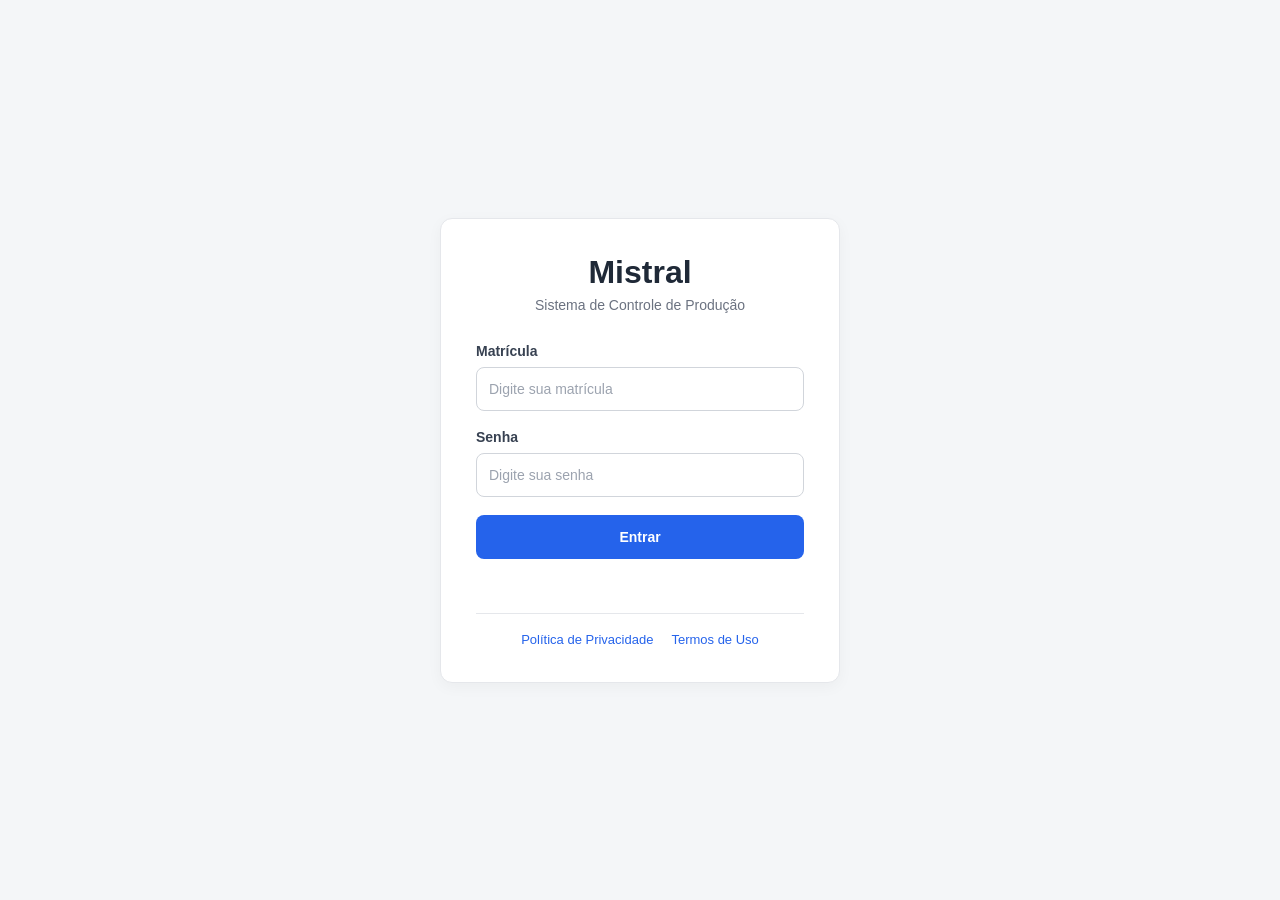
==== Front-end/html/index.html @ 5cb9f05c "envio do front end" ====
<!DOCTYPE html>
<html lang="pt-BR">
<head>
    <meta charset="UTF-8">
    <meta name="viewport" content="width=device-width, initial-scale=1.0">
    <title>Mistral - Início</title>

    <style>
        * {
            margin: 0;
            padding: 0;
            box-sizing: border-box;
        }

        body {
            font-family: Arial, sans-serif;
            background: #f4f6f8;
            color: #1f2937;
        }

        .cabecalho {
            background: #ffffff;
            border-bottom: 1px solid #e5e7eb;
            height: 70px;
            display: flex;
            align-items: center;
            justify-content: space-between;
            padding: 0 40px;
        }

        .logo {
            display: flex;
            align-items: center;
            gap: 12px;
        }

        .logo h1 {
            font-size: 26px;
        }

        .logo span {
            color: #6b7280;
            font-size: 14px;
        }

        .botao-sair {
            border: none;
            background: transparent;
            color: #374151;
            font-size: 14px;
            cursor: pointer;
        }

        .botao-sair:hover {
            color: #dc2626;
        }

        .conteudo {
            max-width: 1200px;
            margin: 0 auto;
            padding: 40px 20px;
        }

        .apresentacao {
            margin-bottom: 35px;
        }

        .apresentacao h2 {
            font-size: 28px;
            margin-bottom: 8px;
        }

        .apresentacao p {
            color: #6b7280;
            font-size: 15px;
        }

        .menu {
            display: grid;
            grid-template-columns: repeat(2, 1fr);
            gap: 20px;
        }

        .cartao {
            display: block;
            background: #ffffff;
            border: 1px solid #e5e7eb;
            border-radius: 12px;
            padding: 28px;
            cursor: pointer;
            transition: transform 0.2s, box-shadow 0.2s;
            text-decoration: none;
            color: #1f2937;
        }

        .cartao:hover {
            transform: translateY(-3px);
            box-shadow: 0 8px 20px rgba(0, 0, 0, 0.08);
        }

        .cartao h3 {
            margin-bottom: 10px;
            font-size: 20px;
        }

        .cartao p {
            color: #6b7280;
            line-height: 1.5;
            font-size: 14px;
        }

        @media (max-width: 700px) {
            .cabecalho {
                padding: 0 20px;
            }

            .menu {
                grid-template-columns: 1fr;
            }

            .conteudo {
                padding: 30px 20px;
            }
        }
    </style>
</head>

<body>

<header class="cabecalho">

    <div class="logo">
        <h1>Mistral</h1>
        <span>Sistema de Controle de Produção</span>
    </div>

    <button class="botao-sair" id="botaoSair">
        Sair
    </button>

</header>

<main class="conteudo">

    <section class="apresentacao">
        <h2>Início</h2>

        <p>
            Acompanhe e controle as informações relacionadas à produção da fábrica.
        </p>
    </section>

    <section class="menu">

        <div class="cartao">
            <h3>Funcionários</h3>

            <p>
                Cadastro e organização dos funcionários da fábrica.
            </p>
        </div>

        <a class="cartao" href="gerenciamento.html">
            <h3>Grupos e Metas</h3>

            <p>
                Gerenciamento dos grupos de produção e das metas estabelecidas.
            </p>
        </a>

        <div class="cartao">
            <h3>Produção</h3>

            <p>
                Registro e acompanhamento das quantidades produzidas.
            </p>
        </div>

        <div class="cartao">
            <h3>Consultas e Relatórios</h3>

            <p>
                Consulta dos resultados e acompanhamento do cumprimento das metas.
            </p>
        </div>

        <a class="cartao" href="feriados.html">
            <h3>Feriados</h3>

            <p>
                Consulta dos feriados para auxiliar no planejamento da produção.
            </p>
        </a>

    </section>

</main>

<script src="../js/index.js"></script>

<script>
    const botaoSair = document.getElementById("botaoSair");

    botaoSair.addEventListener("click", function () {
        localStorage.removeItem("token");
        window.location.replace("login.html");
    });
</script>

</body>
</html>
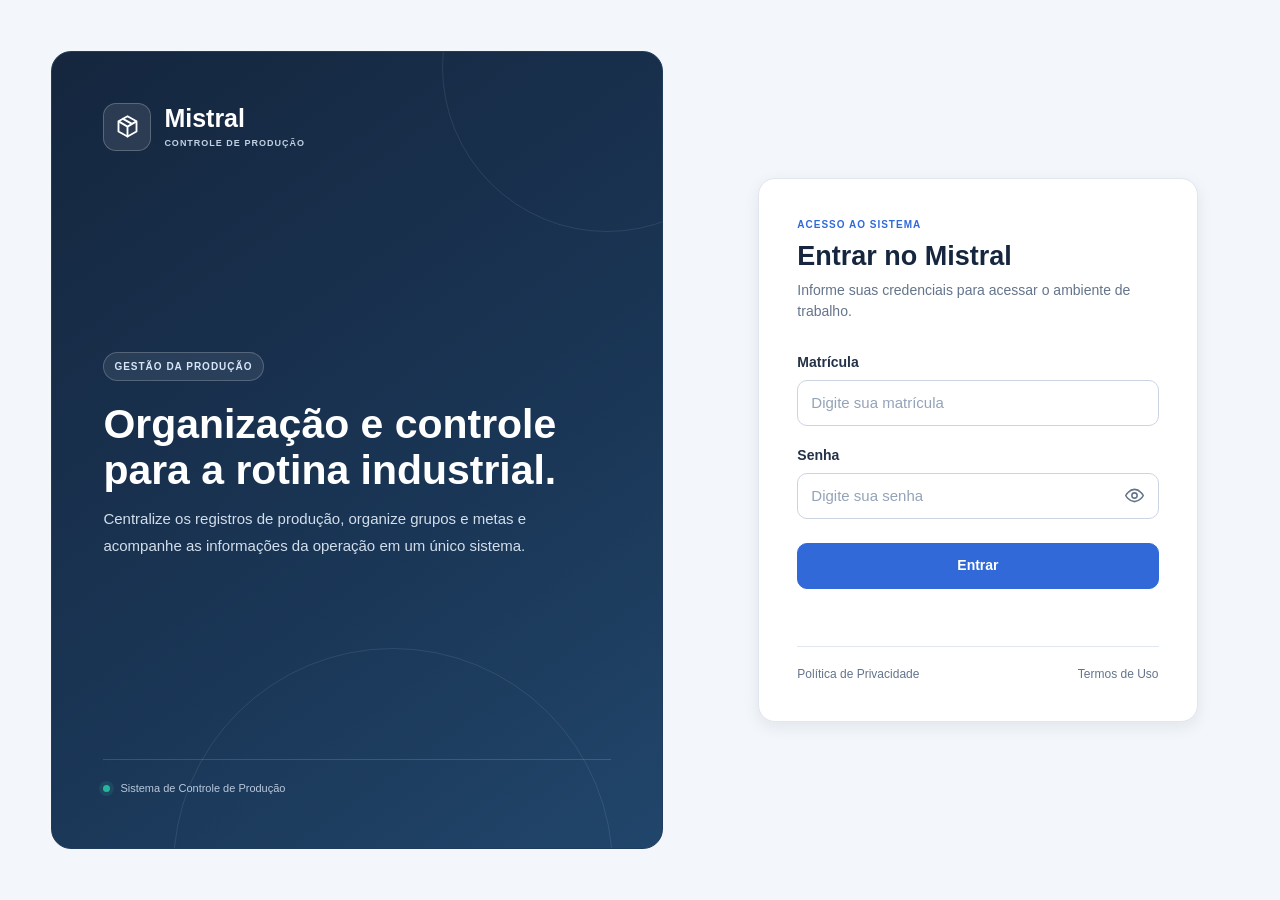
==== commit 39d914e1: "entrega 4 do dia 09/11" ====
--- a/Front-end/html/index.html
+++ b/Front-end/html/index.html
@@ -1,211 +1,166 @@
+
 <!DOCTYPE html>
 <html lang="pt-BR">
 <head>
     <meta charset="UTF-8">
     <meta name="viewport" content="width=device-width, initial-scale=1.0">
+    <meta name="theme-color" content="#15263E">
     <title>Mistral - Início</title>
 
-    <style>
-        * {
-            margin: 0;
-            padding: 0;
-            box-sizing: border-box;
-        }
-
-        body {
-            font-family: Arial, sans-serif;
-            background: #f4f6f8;
-            color: #1f2937;
-        }
-
-        .cabecalho {
-            background: #ffffff;
-            border-bottom: 1px solid #e5e7eb;
-            height: 70px;
-            display: flex;
-            align-items: center;
-            justify-content: space-between;
-            padding: 0 40px;
-        }
-
-        .logo {
-            display: flex;
-            align-items: center;
-            gap: 12px;
-        }
-
-        .logo h1 {
-            font-size: 26px;
-        }
-
-        .logo span {
-            color: #6b7280;
-            font-size: 14px;
-        }
-
-        .botao-sair {
-            border: none;
-            background: transparent;
-            color: #374151;
-            font-size: 14px;
-            cursor: pointer;
-        }
-
-        .botao-sair:hover {
-            color: #dc2626;
-        }
-
-        .conteudo {
-            max-width: 1200px;
-            margin: 0 auto;
-            padding: 40px 20px;
-        }
-
-        .apresentacao {
-            margin-bottom: 35px;
-        }
-
-        .apresentacao h2 {
-            font-size: 28px;
-            margin-bottom: 8px;
-        }
-
-        .apresentacao p {
-            color: #6b7280;
-            font-size: 15px;
-        }
-
-        .menu {
-            display: grid;
-            grid-template-columns: repeat(2, 1fr);
-            gap: 20px;
-        }
-
-        .cartao {
-            display: block;
-            background: #ffffff;
-            border: 1px solid #e5e7eb;
-            border-radius: 12px;
-            padding: 28px;
-            cursor: pointer;
-            transition: transform 0.2s, box-shadow 0.2s;
-            text-decoration: none;
-            color: #1f2937;
-        }
-
-        .cartao:hover {
-            transform: translateY(-3px);
-            box-shadow: 0 8px 20px rgba(0, 0, 0, 0.08);
-        }
-
-        .cartao h3 {
-            margin-bottom: 10px;
-            font-size: 20px;
-        }
-
-        .cartao p {
-            color: #6b7280;
-            line-height: 1.5;
-            font-size: 14px;
-        }
-
-        @media (max-width: 700px) {
-            .cabecalho {
-                padding: 0 20px;
-            }
-
-            .menu {
-                grid-template-columns: 1fr;
-            }
-
-            .conteudo {
-                padding: 30px 20px;
-            }
-        }
-    </style>
+    <link rel="stylesheet" href="../css/global.css">
+    <link rel="stylesheet" href="../css/layout.css">
+    <link rel="stylesheet" href="../css/componentes.css">
+    <link rel="stylesheet" href="../css/paginas.css">
 </head>
-
 <body>
-
-<header class="cabecalho">
-
-    <div class="logo">
-        <h1>Mistral</h1>
-        <span>Sistema de Controle de Produção</span>
-    </div>
-
-    <button class="botao-sair" id="botaoSair">
-        Sair
-    </button>
-
-</header>
-
-<main class="conteudo">
-
-    <section class="apresentacao">
-        <h2>Início</h2>
-
-        <p>
-            Acompanhe e controle as informações relacionadas à produção da fábrica.
-        </p>
-    </section>
-
-    <section class="menu">
-
-        <div class="cartao">
-            <h3>Funcionários</h3>
-
-            <p>
-                Cadastro e organização dos funcionários da fábrica.
-            </p>
+    <header class="cabecalho">
+        <div class="logo">
+            <h1>Mistral</h1>
+            <span>Sistema de Controle de Produção</span>
         </div>
 
-        <a class="cartao" href="gerenciamento.html">
-            <h3>Grupos e Metas</h3>
+        <button class="botao-sair" id="botaoSair" type="button">
+            Sair
+        </button>
+    </header>
 
-            <p>
-                Gerenciamento dos grupos de produção e das metas estabelecidas.
-            </p>
-        </a>
+    <main class="conteudo conteudo-inicio">
+        <section class="inicio-introducao" aria-labelledby="tituloInicio">
+            <div>
+                <span class="inicio-sobretitulo">AMBIENTE DE OPERAÇÃO</span>
+                <h2 id="tituloInicio">Bem-vindo ao Mistral</h2>
+                <p>Acesse as áreas do sistema para organizar e acompanhar as rotinas da fábrica.</p>
+            </div>
+        </section>
 
-        <div class="cartao">
-            <h3>Produção</h3>
+        <section class="inicio-destaque" aria-labelledby="tituloProducao">
+            <div class="inicio-destaque-conteudo">
+                <span class="inicio-etiqueta">OPERAÇÃO</span>
+                <h3 id="tituloProducao">Produção</h3>
+                <p>Registre a produção, informe peças defeituosas e consulte os registros realizados.</p>
 
-            <p>
-                Registro e acompanhamento das quantidades produzidas.
-            </p>
-        </div>
+                <a class="inicio-destaque-acao" href="producao.html">
+                    Acessar produção
+                    <svg viewBox="0 0 24 24" aria-hidden="true">
+                        <path d="M5 12h14M13 6l6 6-6 6" />
+                    </svg>
+                </a>
+            </div>
 
-        <div class="cartao">
-            <h3>Consultas e Relatórios</h3>
+            <div class="inicio-destaque-visual" aria-hidden="true">
+                <svg viewBox="0 0 360 220" role="presentation">
+                    <rect x="73" y="29" width="176" height="142" rx="12" transform="rotate(-8 73 29)" />
+                    <rect x="104" y="44" width="176" height="142" rx="12" transform="rotate(5 104 44)" />
+                    <path d="M145 83h91M139 108h111M134 133h72" />
+                    <circle cx="278" cy="52" r="24" />
+                    <path d="M267 52l8 8 15-17" />
+                </svg>
+            </div>
+        </section>
 
-            <p>
-                Consulta dos resultados e acompanhamento do cumprimento das metas.
-            </p>
-        </div>
+        <section class="inicio-secao" aria-labelledby="tituloGestao">
+            <div class="inicio-secao-cabecalho">
+                <div>
+                    <span class="inicio-sobretitulo">GESTÃO</span>
+                    <h3 id="tituloGestao">Organização e planejamento</h3>
+                </div>
+                <p>Cadastros e configurações que dão suporte à operação.</p>
+            </div>
 
-        <a class="cartao" href="feriados.html">
-            <h3>Feriados</h3>
+            <div class="inicio-grade-gestao">
+                <a class="inicio-atalho inicio-atalho-funcionarios" href="funcionarios.html">
+                    <span class="inicio-atalho-icone" aria-hidden="true">
+                        <svg viewBox="0 0 24 24">
+                            <circle cx="9" cy="8" r="3.2" />
+                            <path d="M3.5 19v-1.2a5.5 5.5 0 0 1 11 0V19zM16 5.2a3.2 3.2 0 0 1 0 6.2M17 14a4.7 4.7 0 0 1 3.5 4.5V19h-3" />
+                        </svg>
+                    </span>
 
-            <p>
-                Consulta dos feriados para auxiliar no planejamento da produção.
-            </p>
-        </a>
+                    <span class="inicio-atalho-texto">
+                        <strong>Funcionários</strong>
+                        <small>Cadastros, dados pessoais e vínculos com grupos.</small>
+                    </span>
 
-    </section>
+                    <span class="inicio-atalho-seta" aria-hidden="true">↗</span>
+                </a>
 
-</main>
+                <a class="inicio-atalho inicio-atalho-gerenciamento" href="gerenciamento.html">
+                    <span class="inicio-atalho-icone" aria-hidden="true">
+                        <svg viewBox="0 0 24 24">
+                            <rect x="3.5" y="4" width="7" height="7" rx="1.5" />
+                            <rect x="13.5" y="4" width="7" height="7" rx="1.5" />
+                            <rect x="3.5" y="14" width="7" height="7" rx="1.5" />
+                            <path d="M15 17.5h5M17.5 15v5" />
+                        </svg>
+                    </span>
 
-<script src="../js/index.js"></script>
+                    <span class="inicio-atalho-texto">
+                        <strong>Grupos e Metas</strong>
+                        <small>Grupos de produção, produtos e metas estabelecidas.</small>
+                    </span>
 
-<script>
-    const botaoSair = document.getElementById("botaoSair");
+                    <span class="inicio-atalho-seta" aria-hidden="true">↗</span>
+                </a>
+            </div>
+        </section>
 
-    botaoSair.addEventListener("click", function () {
-        localStorage.removeItem("token");
-        window.location.replace("login.html");
-    });
-</script>
+        <section class="inicio-secao inicio-secao-consultas" aria-labelledby="tituloConsultas">
+            <div class="inicio-secao-cabecalho">
+                <div>
+                    <span class="inicio-sobretitulo">CONSULTAS</span>
+                    <h3 id="tituloConsultas">Acompanhamento e informações</h3>
+                </div>
+            </div>
 
+            <div class="inicio-grade-consultas">
+                <a class="inicio-consulta-relatorios" href="relatorios.html">
+                    <span class="inicio-consulta-icone" aria-hidden="true">
+                        <svg viewBox="0 0 24 24">
+                            <path d="M4 19.5h16M6.5 16V10M12 16V5M17.5 16v-3.5" />
+                            <path d="M4.5 7.5l5-3 4.5 2 5.5-3" />
+                        </svg>
+                    </span>
+
+                    <span class="inicio-consulta-texto">
+                        <strong>Relatórios de produção</strong>
+                        <small>Consulte quantidades produzidas, defeitos, metas e detalhamentos por período.</small>
+                    </span>
+
+                    <span class="inicio-consulta-acao">
+                        Consultar relatórios
+                        <span aria-hidden="true">→</span>
+                    </span>
+                </a>
+
+                <a class="inicio-consulta-feriados" href="feriados.html">
+                    <span class="inicio-feriados-icone" aria-hidden="true">
+                        <svg viewBox="0 0 24 24">
+                            <rect x="3.5" y="5" width="17" height="15" rx="2" />
+                            <path d="M7.5 3v4M16.5 3v4M3.5 9.5h17M8 13h2M14 13h2M8 16.5h2" />
+                        </svg>
+                    </span>
+
+                    <strong>Feriados</strong>
+                    <small>Consulte os feriados para apoiar o planejamento da produção.</small>
+
+                    <span class="inicio-link-secundario">
+                        Consultar calendário
+                        <span aria-hidden="true">→</span>
+                    </span>
+                </a>
+            </div>
+        </section>
+    </main>
+
+    <script src="../js/index.js"></script>
+
+    <script>
+        document.getElementById("botaoSair").addEventListener("click", function () {
+            localStorage.removeItem("token");
+            window.location.replace("login.html");
+        });
+    </script>
+
+    <script src="../js/layout.js"></script>
 </body>
-</html>+</html>
--- a/Front-end/css/global.css
+++ b/Front-end/css/global.css
@@ -0,0 +1,145 @@
+
+:root {
+    --cor-marinho: #15263E;
+    --cor-azul: #3169D9;
+    --cor-azul-hover: #2557BD;
+    --cor-verde-azulado: #0F8B78;
+
+    --cor-fundo: #F3F6FA;
+    --cor-superficie: #FFFFFF;
+    --cor-superficie-suave: #F8FAFD;
+
+    --cor-texto: #243247;
+    --cor-texto-secundario: #64748B;
+    --cor-texto-suave: #94A3B8;
+
+    --cor-borda: #E1E7EF;
+    --cor-borda-forte: #CBD5E1;
+
+    --cor-sucesso: #16836F;
+    --cor-sucesso-fundo: #E9F7F2;
+    --cor-erro: #C43D45;
+    --cor-erro-fundo: #FDEEEF;
+    --cor-aviso: #A96F18;
+    --cor-aviso-fundo: #FFF7E8;
+    --cor-info: #3169D9;
+    --cor-info-fundo: #EDF3FF;
+
+    --sombra-leve: 0 1px 3px rgba(21, 38, 62, 0.06);
+    --sombra-media: 0 5px 16px rgba(21, 38, 62, 0.08);
+    --sombra-elevada: 0 14px 34px rgba(21, 38, 62, 0.14);
+
+    --raio-pequeno: 6px;
+    --raio-padrao: 10px;
+    --raio-grande: 14px;
+    --raio-extra: 18px;
+
+    --espaco-1: 4px;
+    --espaco-2: 8px;
+    --espaco-3: 12px;
+    --espaco-4: 16px;
+    --espaco-5: 20px;
+    --espaco-6: 24px;
+    --espaco-7: 32px;
+    --espaco-8: 40px;
+
+    --fonte-principal: "Segoe UI", Arial, Helvetica, sans-serif;
+    --texto-pequeno: 12px;
+    --texto-secundario: 14px;
+    --texto-base: 15px;
+    --texto-subtitulo: 18px;
+    --texto-titulo: 24px;
+    --texto-destaque: 30px;
+
+    --largura-menu: 256px;
+    --altura-cabecalho: 76px;
+    --largura-conteudo: 1440px;
+
+    --transicao-padrao: 180ms ease;
+}
+
+*,
+*::before,
+*::after {
+    box-sizing: border-box;
+}
+
+html {
+    min-height: 100%;
+    scroll-behavior: smooth;
+}
+
+body {
+    min-height: 100vh;
+    margin: 0;
+    color: var(--cor-texto);
+    background: var(--cor-fundo);
+    font-family: var(--fonte-principal);
+    font-size: var(--texto-base);
+    line-height: 1.5;
+}
+
+button,
+input,
+select,
+textarea {
+    font: inherit;
+}
+
+button {
+    cursor: pointer;
+}
+
+button:disabled,
+input:disabled,
+select:disabled,
+textarea:disabled {
+    cursor: not-allowed;
+    opacity: 0.62;
+}
+
+a {
+    color: var(--cor-azul);
+    text-decoration: none;
+}
+
+a:hover {
+    color: var(--cor-azul-hover);
+}
+
+img,
+svg {
+    max-width: 100%;
+}
+
+[hidden] {
+    display: none !important;
+}
+
+.texto-acessivel {
+    position: absolute !important;
+    width: 1px !important;
+    height: 1px !important;
+    padding: 0 !important;
+    margin: -1px !important;
+    overflow: hidden !important;
+    clip: rect(0, 0, 0, 0) !important;
+    white-space: nowrap !important;
+    border: 0 !important;
+}
+
+:focus-visible {
+    outline: 3px solid rgba(49, 105, 217, 0.35);
+    outline-offset: 2px;
+}
+
+@media (prefers-reduced-motion: reduce) {
+    *,
+    *::before,
+    *::after {
+        scroll-behavior: auto !important;
+        transition-duration: 0.01ms !important;
+        animation-duration: 0.01ms !important;
+        animation-iteration-count: 1 !important;
+    }
+}
--- a/Front-end/css/layout.css
+++ b/Front-end/css/layout.css
@@ -0,0 +1,297 @@
+
+.mistral-app .app-layout {
+    min-height: 100vh;
+}
+
+.mistral-app .menu-lateral {
+    position: fixed;
+    z-index: 100;
+    inset: 0 auto 0 0;
+    display: flex;
+    flex-direction: column;
+    width: var(--largura-menu);
+    min-height: 100vh;
+    padding: 24px 16px 18px;
+    color: #FFFFFF;
+    background: var(--cor-marinho);
+}
+
+.mistral-app .menu-marca {
+    display: flex;
+    flex-direction: column;
+    gap: 2px;
+    padding: 2px 12px 22px;
+    border-bottom: 1px solid rgba(255, 255, 255, 0.13);
+}
+
+.mistral-app .menu-marca strong {
+    color: #FFFFFF;
+    font-size: 26px;
+    font-weight: 700;
+}
+
+.mistral-app .menu-marca span {
+    color: #AFC0D6;
+    font-size: 10px;
+    font-weight: 600;
+    letter-spacing: 1px;
+}
+
+.mistral-app .menu-navegacao {
+    display: flex;
+    flex-direction: column;
+    gap: 5px;
+    margin-top: 22px;
+}
+
+.mistral-app .menu-grupo-titulo {
+    margin: 18px 12px 6px;
+    color: #91A5C0;
+    font-size: 10px;
+    font-weight: 700;
+    letter-spacing: 1px;
+    text-transform: uppercase;
+}
+
+.mistral-app .menu-link {
+    position: relative;
+    display: flex;
+    align-items: center;
+    min-height: 44px;
+    padding: 10px 13px;
+    border-radius: var(--raio-padrao);
+    color: #D8E2EF;
+    font-size: var(--texto-secundario);
+    font-weight: 500;
+    transition: background var(--transicao-padrao), color var(--transicao-padrao);
+}
+
+.mistral-app .menu-link:hover {
+    color: #FFFFFF;
+    background: rgba(255, 255, 255, 0.09);
+}
+
+.mistral-app .menu-link.ativo {
+    color: #FFFFFF;
+    background: var(--cor-azul);
+    font-weight: 600;
+}
+
+.mistral-app .menu-link.ativo::before {
+    position: absolute;
+    top: 10px;
+    bottom: 10px;
+    left: 0;
+    width: 3px;
+    border-radius: 0 3px 3px 0;
+    background: #FFFFFF;
+    content: "";
+}
+
+.mistral-app .menu-rodape {
+    margin-top: auto;
+    padding: 16px 12px 0;
+    border-top: 1px solid rgba(255, 255, 255, 0.13);
+    color: #AFC0D6;
+    font-size: var(--texto-pequeno);
+}
+
+.mistral-app .app-principal {
+    min-width: 0;
+    min-height: 100vh;
+    margin-left: var(--largura-menu);
+}
+
+.mistral-app .cabecalho-global {
+    position: sticky;
+    z-index: 50;
+    top: 0;
+    display: flex;
+    align-items: center;
+    justify-content: space-between;
+    gap: 20px;
+    min-height: var(--altura-cabecalho);
+    padding: 12px 32px;
+    border-bottom: 1px solid var(--cor-borda);
+    background: rgba(255, 255, 255, 0.97);
+    box-shadow: var(--sombra-leve);
+    backdrop-filter: blur(10px);
+}
+
+.mistral-app .cabecalho-esquerda {
+    display: flex;
+    align-items: center;
+    gap: 12px;
+    min-width: 0;
+}
+
+.mistral-app .cabecalho-pagina-info h1 {
+    margin: 0;
+    color: var(--cor-marinho);
+    font-size: 19px;
+    font-weight: 700;
+}
+
+.mistral-app .cabecalho-pagina-info p {
+    margin: 2px 0 0;
+    color: var(--cor-texto-secundario);
+    font-size: var(--texto-pequeno);
+}
+
+.mistral-app .acoes-cabecalho {
+    display: flex;
+    align-items: center;
+    gap: 12px;
+}
+
+.mistral-app .identificacao-perfil {
+    color: var(--cor-texto-secundario);
+    font-size: var(--texto-pequeno);
+}
+
+.mistral-app .botao-menu-mobile,
+.mistral-app .menu-fundo {
+    display: none;
+}
+
+.mistral-app .conteudo {
+    width: 100%;
+    max-width: var(--largura-conteudo);
+    margin: 0 auto;
+    padding: 32px;
+}
+
+.mistral-publico .cabecalho-publico {
+    display: flex;
+    align-items: center;
+    justify-content: space-between;
+    min-height: 76px;
+    padding: 14px 24px;
+    border-bottom: 1px solid var(--cor-borda);
+    background: #FFFFFF;
+}
+
+.mistral-publico .cabecalho-publico h1 {
+    margin: 0;
+    color: var(--cor-marinho);
+    font-size: 25px;
+}
+
+.mistral-publico .cabecalho-publico p {
+    margin: 2px 0 0;
+    color: var(--cor-texto-secundario);
+    font-size: var(--texto-pequeno);
+}
+
+.mistral-publico .conteudo {
+    width: min(100% - 40px, 1040px);
+    margin: 32px auto;
+    padding: 0;
+}
+
+.mistral-publico .botao-secundario {
+    display: inline-flex;
+    align-items: center;
+    justify-content: center;
+    min-height: 38px;
+    padding: 8px 14px;
+    border: 1px solid var(--cor-borda-forte);
+    border-radius: var(--raio-padrao);
+    color: var(--cor-texto);
+    background: #FFFFFF;
+    font-size: var(--texto-secundario);
+    font-weight: 600;
+}
+
+.mistral-publico .botao-secundario:hover {
+    border-color: var(--cor-azul);
+    color: var(--cor-azul);
+}
+
+@media (max-width: 980px) {
+    :root {
+        --largura-menu: 232px;
+    }
+
+    .mistral-app .conteudo {
+        padding: 26px 22px;
+    }
+}
+
+@media (max-width: 760px) {
+    .mistral-app .menu-lateral {
+        z-index: 120;
+        transform: translateX(-100%);
+        transition: transform var(--transicao-padrao);
+    }
+
+    .mistral-app.menu-aberto .menu-lateral {
+        transform: translateX(0);
+    }
+
+    .mistral-app .menu-fundo {
+        position: fixed;
+        z-index: 110;
+        inset: 0;
+        display: block;
+        border: 0;
+        background: rgba(12, 24, 40, 0.48);
+        opacity: 0;
+        pointer-events: none;
+        transition: opacity var(--transicao-padrao);
+    }
+
+    .mistral-app.menu-aberto .menu-fundo {
+        opacity: 1;
+        pointer-events: auto;
+    }
+
+    .mistral-app .app-principal {
+        margin-left: 0;
+    }
+
+    .mistral-app .cabecalho-global {
+        min-height: 68px;
+        padding: 12px 18px;
+    }
+
+    .mistral-app .botao-menu-mobile {
+        display: inline-flex;
+        align-items: center;
+        justify-content: center;
+        width: 40px;
+        height: 40px;
+        padding: 0;
+        border: 1px solid var(--cor-borda);
+        border-radius: var(--raio-padrao);
+        color: var(--cor-marinho);
+        background: #FFFFFF;
+        font-size: 21px;
+    }
+
+    .mistral-app .conteudo {
+        padding: 22px 16px;
+    }
+}
+
+@media (max-width: 480px) {
+    .mistral-app .cabecalho-global {
+        padding: 12px;
+    }
+
+    .mistral-app .cabecalho-pagina-info h1 {
+        font-size: 16px;
+    }
+
+    .mistral-app .identificacao-perfil {
+        display: none;
+    }
+
+    .mistral-app .conteudo {
+        padding: 18px 12px;
+    }
+
+    .mistral-publico .cabecalho-publico {
+        padding: 14px 20px;
+    }
+}
--- a/Front-end/css/componentes.css
+++ b/Front-end/css/componentes.css
@@ -0,0 +1,497 @@
+
+.mistral-app h1,
+.mistral-app h2,
+.mistral-app h3,
+.mistral-app h4,
+.mistral-publico h1,
+.mistral-publico h2,
+.mistral-publico h3,
+.mistral-publico h4 {
+    color: var(--cor-marinho);
+    line-height: 1.3;
+}
+
+.mistral-app .introducao,
+.mistral-app .cabecalho-pagina,
+.mistral-app .apresentacao {
+    margin-bottom: 26px;
+}
+
+.mistral-app .introducao h2,
+.mistral-app .cabecalho-pagina h2,
+.mistral-app .apresentacao h2 {
+    margin: 0 0 7px;
+    font-size: 26px;
+}
+
+.mistral-app .introducao p,
+.mistral-app .cabecalho-pagina p,
+.mistral-app .apresentacao p,
+.mistral-app .descricao {
+    margin-top: 0;
+    color: var(--cor-texto-secundario);
+    line-height: 1.6;
+}
+
+.mistral-app .cartao,
+.mistral-publico .cartao {
+    min-width: 0;
+    margin-bottom: 22px;
+    padding: 24px;
+    border: 1px solid var(--cor-borda);
+    border-radius: var(--raio-grande);
+    background: var(--cor-superficie);
+    box-shadow: var(--sombra-leve);
+}
+
+.mistral-app .cartao h3,
+.mistral-app .cartao h4 {
+    margin-top: 0;
+}
+
+.mistral-app .campo {
+    display: flex;
+    flex-direction: column;
+    gap: 7px;
+    min-width: 0;
+    margin-bottom: 17px;
+}
+
+.mistral-app .campo label {
+    color: var(--cor-texto);
+    font-size: var(--texto-secundario);
+    font-weight: 600;
+}
+
+.mistral-app .campo input,
+.mistral-app .campo select,
+.mistral-app .campo textarea {
+    width: 100%;
+    min-width: 0;
+    min-height: 42px;
+    padding: 9px 12px;
+    border: 1px solid var(--cor-borda-forte);
+    border-radius: var(--raio-padrao);
+    color: var(--cor-texto);
+    background: #FFFFFF;
+    transition: border-color var(--transicao-padrao), box-shadow var(--transicao-padrao);
+}
+
+.mistral-app .campo textarea {
+    min-height: 100px;
+    resize: vertical;
+}
+
+.mistral-app .campo input:focus,
+.mistral-app .campo select:focus,
+.mistral-app .campo textarea:focus {
+    border-color: var(--cor-azul);
+    outline: 0;
+    box-shadow: 0 0 0 3px rgba(49, 105, 217, 0.12);
+}
+
+.mistral-app .campo input:disabled,
+.mistral-app .campo select:disabled,
+.mistral-app .campo textarea:disabled {
+    background: var(--cor-superficie-suave);
+}
+
+.mistral-app .campos,
+.mistral-app .filtros {
+    display: grid;
+    grid-template-columns: repeat(2, minmax(0, 1fr));
+    gap: 4px 20px;
+}
+
+.mistral-app .campos > *,
+.mistral-app .filtros > * {
+    min-width: 0;
+}
+
+.mistral-app .botao,
+.mistral-app button.botao,
+.mistral-app form button[type="submit"] {
+    display: inline-flex;
+    align-items: center;
+    justify-content: center;
+    gap: 8px;
+    min-height: 42px;
+    padding: 9px 17px;
+    border: 1px solid var(--cor-azul);
+    border-radius: var(--raio-padrao);
+    color: #FFFFFF;
+    background: var(--cor-azul);
+    font-size: var(--texto-secundario);
+    font-weight: 600;
+    transition: background var(--transicao-padrao), border-color var(--transicao-padrao), transform var(--transicao-padrao);
+}
+
+.mistral-app .botao:hover:not(:disabled),
+.mistral-app button.botao:hover:not(:disabled),
+.mistral-app form button[type="submit"]:hover:not(:disabled) {
+    border-color: var(--cor-azul-hover);
+    background: var(--cor-azul-hover);
+}
+
+.mistral-app .botao:active:not(:disabled) {
+    transform: translateY(1px);
+}
+
+.mistral-app .botao-secundario,
+.mistral-app button.botao-secundario {
+    display: inline-flex;
+    align-items: center;
+    justify-content: center;
+    gap: 8px;
+    min-height: 40px;
+    padding: 8px 15px;
+    border: 1px solid var(--cor-borda-forte);
+    border-radius: var(--raio-padrao);
+    color: var(--cor-texto);
+    background: #FFFFFF;
+    font-size: var(--texto-secundario);
+    font-weight: 600;
+    transition: border-color var(--transicao-padrao), background var(--transicao-padrao), color var(--transicao-padrao);
+}
+
+.mistral-app .botao-secundario:hover:not(:disabled),
+.mistral-app button.botao-secundario:hover:not(:disabled) {
+    border-color: var(--cor-azul);
+    color: var(--cor-azul);
+    background: var(--cor-superficie-suave);
+}
+
+.mistral-app .botao-sair {
+    min-height: 38px;
+    padding: 7px 13px;
+    border: 1px solid var(--cor-borda);
+    border-radius: var(--raio-padrao);
+    color: var(--cor-texto-secundario);
+    background: #FFFFFF;
+    font-size: var(--texto-secundario);
+    font-weight: 600;
+}
+
+.mistral-app .botao-sair:hover {
+    border-color: #F4C9CC;
+    color: var(--cor-erro);
+    background: var(--cor-erro-fundo);
+}
+
+.mistral-app #botaoAtualizar {
+    display: inline-flex;
+    align-items: center;
+    justify-content: center;
+    min-height: 40px;
+    padding: 8px 15px;
+    border: 1px solid var(--cor-borda-forte);
+    border-radius: var(--raio-padrao);
+    color: var(--cor-texto);
+    background: #FFFFFF;
+    font-size: var(--texto-secundario);
+    font-weight: 600;
+}
+
+.mistral-app #botaoAtualizar:hover:not(:disabled) {
+    border-color: var(--cor-azul);
+    color: var(--cor-azul);
+    background: var(--cor-superficie-suave);
+}
+
+.mistral-app #mensagem:not(.mensagem) {
+    margin-top: 12px;
+    padding: 11px 14px;
+    border-radius: var(--raio-padrao);
+    color: var(--cor-texto-secundario);
+    background: var(--cor-superficie-suave);
+    font-size: var(--texto-secundario);
+}
+
+.mistral-app .tabela-container {
+    width: 100%;
+    overflow-x: auto;
+    border: 1px solid var(--cor-borda);
+    border-radius: var(--raio-padrao);
+    background: #FFFFFF;
+}
+
+.mistral-app table {
+    width: 100%;
+    border-collapse: collapse;
+    border-spacing: 0;
+    font-size: var(--texto-secundario);
+}
+
+.mistral-app thead {
+    background: #F1F5FA;
+}
+
+.mistral-app th {
+    padding: 13px 14px;
+    border-bottom: 1px solid var(--cor-borda);
+    color: var(--cor-marinho);
+    font-size: var(--texto-pequeno);
+    font-weight: 700;
+    text-align: left;
+    white-space: nowrap;
+}
+
+.mistral-app td {
+    padding: 13px 14px;
+    border-bottom: 1px solid #EDF0F5;
+    color: var(--cor-texto);
+    vertical-align: middle;
+}
+
+.mistral-app tbody tr:hover {
+    background: #F7F9FC;
+}
+
+.mistral-app tbody tr:last-child td {
+    border-bottom: 0;
+}
+
+.mistral-app .resumos {
+    display: grid;
+    grid-template-columns: repeat(3, minmax(0, 1fr));
+    gap: 16px;
+    margin-bottom: 24px;
+}
+
+.mistral-app .resumo {
+    display: flex;
+    flex-direction: column;
+    gap: 7px;
+    min-width: 0;
+    padding: 19px;
+    border: 1px solid var(--cor-borda);
+    border-radius: var(--raio-grande);
+    background: #FFFFFF;
+    box-shadow: var(--sombra-leve);
+}
+
+.mistral-app .resumo span {
+    color: var(--cor-texto-secundario);
+    font-size: var(--texto-secundario);
+}
+
+.mistral-app .resumo strong {
+    color: var(--cor-marinho);
+    font-size: 25px;
+    font-weight: 700;
+    overflow-wrap: anywhere;
+}
+
+.mistral-app .resumo small {
+    color: var(--cor-texto-suave);
+    font-size: var(--texto-pequeno);
+}
+
+.mistral-app .mensagem {
+    display: none;
+    margin-top: 12px;
+    padding: 11px 14px;
+    border: 1px solid transparent;
+    border-radius: var(--raio-padrao);
+    font-size: var(--texto-secundario);
+    line-height: 1.5;
+}
+
+.mistral-app .mensagem.erro,
+.mistral-app .mensagem.sucesso,
+.mistral-app .mensagem.info,
+.mistral-app .mensagem.aviso {
+    display: block;
+}
+
+.mistral-app .mensagem.erro {
+    border-color: #F3C9CC;
+    color: var(--cor-erro);
+    background: var(--cor-erro-fundo);
+}
+
+.mistral-app .mensagem.sucesso {
+    border-color: #C5EBDD;
+    color: var(--cor-sucesso);
+    background: var(--cor-sucesso-fundo);
+}
+
+.mistral-app .mensagem.info {
+    border-color: #C9D9FA;
+    color: var(--cor-info);
+    background: var(--cor-info-fundo);
+}
+
+.mistral-app .mensagem.aviso {
+    border-color: #F2DFB7;
+    color: var(--cor-aviso);
+    background: var(--cor-aviso-fundo);
+}
+
+.mistral-app .acoes-tabela,
+.mistral-app .cabecalho-resultado,
+.mistral-app .grupo-botoes {
+    display: flex;
+    align-items: center;
+    justify-content: space-between;
+    gap: 14px;
+}
+
+.mistral-app .acoes-tabela {
+    flex-wrap: wrap;
+    margin-bottom: 16px;
+}
+
+.mistral-app .cabecalho-resultado {
+    margin-bottom: 20px;
+}
+
+.mistral-app .cabecalho-resultado h2 {
+    margin: 0 0 5px;
+}
+
+.mistral-app .cabecalho-resultado .descricao {
+    margin-bottom: 0;
+}
+
+.mistral-app .grupo-botoes {
+    flex-wrap: wrap;
+    justify-content: flex-start;
+    margin: 12px 0;
+}
+
+.mistral-app .atualizacao,
+.mistral-app .ajuda-campo,
+.mistral-app .ajuda-formulario {
+    color: var(--cor-texto-secundario);
+    font-size: var(--texto-pequeno);
+    line-height: 1.5;
+}
+
+.mistral-app .titulo-tabela {
+    display: flex;
+    align-items: center;
+    justify-content: space-between;
+    gap: 16px;
+    margin-bottom: 16px;
+}
+
+.mistral-app .titulo-tabela h3,
+.mistral-app .titulo-tabela p {
+    margin-top: 0;
+}
+
+.mistral-app .titulo-tabela p {
+    margin-bottom: 0;
+    color: var(--cor-texto-secundario);
+    font-size: var(--texto-secundario);
+}
+
+.mistral-app dialog {
+    width: min(640px, calc(100% - 28px));
+    max-height: 88vh;
+    margin: auto;
+    padding: 0;
+    overflow: auto;
+    border: 1px solid var(--cor-borda);
+    border-radius: var(--raio-grande);
+    color: var(--cor-texto);
+    background: #FFFFFF;
+    box-shadow: var(--sombra-elevada);
+}
+
+.mistral-app dialog::backdrop {
+    background: rgba(15, 29, 48, 0.55);
+    backdrop-filter: blur(2px);
+}
+
+.mistral-app .dialog-acoes {
+    display: flex;
+    justify-content: flex-end;
+    flex-wrap: wrap;
+    gap: 10px;
+    margin-top: 20px;
+}
+
+.mistral-app .secao-endereco {
+    margin-top: 20px;
+    padding-top: 18px;
+    border-top: 1px solid var(--cor-borda);
+}
+
+.mistral-app .secao-endereco h4 {
+    margin-bottom: 8px;
+}
+
+@media (max-width: 900px) {
+    .mistral-app .resumos {
+        grid-template-columns: repeat(2, minmax(0, 1fr));
+    }
+}
+
+@media (max-width: 600px) {
+    .mistral-app .campos,
+    .mistral-app .filtros,
+    .mistral-app .resumos {
+        grid-template-columns: 1fr;
+        gap: 0;
+    }
+
+    .mistral-app .cartao,
+    .mistral-app .resumo {
+        padding: 17px;
+    }
+
+    .mistral-app .cabecalho-resultado,
+    .mistral-app .titulo-tabela {
+        align-items: flex-start;
+        flex-direction: column;
+    }
+
+    .mistral-app .acoes-tabela {
+        align-items: stretch;
+        flex-direction: column;
+    }
+
+    .mistral-app .acoes-tabela > button {
+        width: 100%;
+    }
+
+    .mistral-app .grupo-botoes {
+        align-items: stretch;
+        flex-direction: column;
+    }
+
+    .mistral-app .grupo-botoes button {
+        width: 100%;
+    }
+}
+
+@media print {
+    .mistral-app .menu-lateral,
+    .mistral-app .cabecalho-global,
+    .mistral-app .botao,
+    .mistral-app .botao-secundario,
+    .mistral-app .botao-sair {
+        display: none !important;
+    }
+
+    .mistral-app .app-principal {
+        margin: 0;
+    }
+
+    .mistral-app .conteudo {
+        max-width: none;
+        padding: 0;
+    }
+
+    .mistral-app .cartao,
+    .mistral-app .resumo {
+        break-inside: avoid;
+        box-shadow: none;
+    }
+
+    .mistral-app .tabela-container {
+        overflow: visible;
+    }
+}
--- a/Front-end/css/paginas.css
+++ b/Front-end/css/paginas.css
@@ -0,0 +1,513 @@
+
+.mistral-app .conteudo-inicio {
+    max-width: 1520px;
+    padding: 38px 40px 54px;
+}
+
+.mistral-app .inicio-introducao {
+    display: flex;
+    align-items: flex-end;
+    justify-content: space-between;
+    gap: 24px;
+    margin-bottom: 27px;
+}
+
+.mistral-app .inicio-sobretitulo {
+    display: block;
+    margin-bottom: 7px;
+    color: var(--cor-azul);
+    font-size: 10px;
+    font-weight: 700;
+    letter-spacing: 1.15px;
+}
+
+.mistral-app .inicio-introducao h2 {
+    margin: 0 0 7px;
+    color: var(--cor-marinho);
+    font-size: 29px;
+    line-height: 1.2;
+}
+
+.mistral-app .inicio-introducao p {
+    max-width: 680px;
+    margin: 0;
+    color: var(--cor-texto-secundario);
+    font-size: var(--texto-base);
+    line-height: 1.6;
+}
+
+.mistral-app .inicio-destaque {
+    position: relative;
+    display: grid;
+    grid-template-columns: minmax(0, 1.15fr) minmax(250px, 0.85fr);
+    align-items: center;
+    min-height: 258px;
+    padding: 34px 42px;
+    overflow: hidden;
+    border: 1px solid #203C5D;
+    border-radius: 18px;
+    color: #FFFFFF;
+    background: linear-gradient(112deg, #15263E 0%, #1A3656 62%, #21466B 100%);
+    box-shadow: 0 12px 28px rgba(21, 38, 62, 0.13);
+}
+
+.mistral-app .inicio-destaque::after {
+    position: absolute;
+    top: -125px;
+    right: 10%;
+    width: 340px;
+    height: 340px;
+    border: 1px solid rgba(255, 255, 255, 0.09);
+    border-radius: 50%;
+    content: "";
+    pointer-events: none;
+}
+
+.mistral-app .inicio-destaque-conteudo {
+    position: relative;
+    z-index: 1;
+    max-width: 590px;
+}
+
+.mistral-app .inicio-etiqueta {
+    display: inline-flex;
+    align-items: center;
+    min-height: 25px;
+    padding: 4px 10px;
+    border: 1px solid rgba(255, 255, 255, 0.2);
+    border-radius: 999px;
+    color: #D7E6F8;
+    background: rgba(255, 255, 255, 0.08);
+    font-size: 10px;
+    font-weight: 700;
+    letter-spacing: 1px;
+}
+
+.mistral-app .inicio-destaque h3 {
+    margin: 15px 0 8px;
+    color: #FFFFFF;
+    font-size: 32px;
+    line-height: 1.15;
+}
+
+.mistral-app .inicio-destaque p {
+    max-width: 470px;
+    margin: 0;
+    color: #D3DFED;
+    font-size: var(--texto-base);
+    line-height: 1.6;
+}
+
+.mistral-app .inicio-destaque-acao {
+    display: inline-flex;
+    align-items: center;
+    gap: 12px;
+    min-height: 42px;
+    margin-top: 23px;
+    padding: 9px 15px;
+    border: 1px solid #FFFFFF;
+    border-radius: 8px;
+    color: var(--cor-marinho);
+    background: #FFFFFF;
+    font-size: var(--texto-secundario);
+    font-weight: 700;
+    transition: background var(--transicao-padrao), transform var(--transicao-padrao);
+}
+
+.mistral-app .inicio-destaque-acao:hover {
+    transform: translateY(-1px);
+    color: var(--cor-marinho);
+    background: #EAF1FA;
+}
+
+.mistral-app .inicio-destaque-acao svg {
+    width: 17px;
+    height: 17px;
+    fill: none;
+    stroke: currentColor;
+    stroke-width: 1.8;
+    stroke-linecap: round;
+    stroke-linejoin: round;
+}
+
+.mistral-app .inicio-destaque-visual {
+    position: relative;
+    z-index: 1;
+    display: flex;
+    align-items: center;
+    justify-content: center;
+    min-width: 0;
+    min-height: 180px;
+}
+
+.mistral-app .inicio-destaque-visual svg {
+    width: min(100%, 330px);
+    height: auto;
+    overflow: visible;
+}
+
+.mistral-app .inicio-destaque-visual rect {
+    fill: rgba(255, 255, 255, 0.08);
+    stroke: rgba(218, 232, 249, 0.72);
+    stroke-width: 2;
+}
+
+.mistral-app .inicio-destaque-visual path {
+    fill: none;
+    stroke: #D5E6F8;
+    stroke-width: 3;
+    stroke-linecap: round;
+}
+
+.mistral-app .inicio-destaque-visual circle {
+    fill: var(--cor-verde-azulado);
+    stroke: #B9F0E2;
+    stroke-width: 2;
+}
+
+.mistral-app .inicio-destaque-visual circle + path {
+    stroke: #FFFFFF;
+    stroke-width: 3;
+}
+
+.mistral-app .inicio-secao {
+    margin-top: 35px;
+}
+
+.mistral-app .inicio-secao-cabecalho {
+    display: flex;
+    align-items: flex-end;
+    justify-content: space-between;
+    gap: 22px;
+    margin-bottom: 16px;
+}
+
+.mistral-app .inicio-secao-cabecalho .inicio-sobretitulo {
+    margin-bottom: 5px;
+}
+
+.mistral-app .inicio-secao-cabecalho h3 {
+    margin: 0;
+    color: var(--cor-marinho);
+    font-size: 19px;
+}
+
+.mistral-app .inicio-secao-cabecalho > p {
+    max-width: 390px;
+    margin: 0 0 2px;
+    color: var(--cor-texto-secundario);
+    font-size: var(--texto-pequeno);
+    text-align: right;
+}
+
+.mistral-app .inicio-grade-gestao {
+    display: grid;
+    grid-template-columns: repeat(2, minmax(0, 1fr));
+    gap: 16px;
+}
+
+.mistral-app .inicio-atalho {
+    display: flex;
+    align-items: center;
+    gap: 16px;
+    min-width: 0;
+    min-height: 122px;
+    padding: 21px 22px;
+    border: 1px solid var(--cor-borda);
+    border-radius: 13px;
+    color: var(--cor-texto);
+    background: #FFFFFF;
+    box-shadow: var(--sombra-leve);
+    transition: border-color var(--transicao-padrao), box-shadow var(--transicao-padrao), transform var(--transicao-padrao);
+}
+
+.mistral-app .inicio-atalho:hover {
+    transform: translateY(-2px);
+    border-color: #C6D6F3;
+    color: var(--cor-texto);
+    box-shadow: var(--sombra-media);
+}
+
+.mistral-app .inicio-atalho-icone,
+.mistral-app .inicio-consulta-icone,
+.mistral-app .inicio-feriados-icone {
+    display: inline-flex;
+    align-items: center;
+    justify-content: center;
+    flex: 0 0 48px;
+    width: 48px;
+    height: 48px;
+    border-radius: 12px;
+    color: var(--cor-azul);
+    background: #EDF3FF;
+}
+
+.mistral-app .inicio-atalho-gerenciamento .inicio-atalho-icone {
+    color: var(--cor-verde-azulado);
+    background: #EAF6F2;
+}
+
+.mistral-app .inicio-atalho-icone svg,
+.mistral-app .inicio-consulta-icone svg,
+.mistral-app .inicio-feriados-icone svg {
+    width: 24px;
+    height: 24px;
+    fill: none;
+    stroke: currentColor;
+    stroke-width: 1.7;
+    stroke-linecap: round;
+    stroke-linejoin: round;
+}
+
+.mistral-app .inicio-atalho-texto {
+    display: flex;
+    flex: 1;
+    flex-direction: column;
+    gap: 5px;
+    min-width: 0;
+}
+
+.mistral-app .inicio-atalho-texto strong {
+    color: var(--cor-marinho);
+    font-size: 15px;
+}
+
+.mistral-app .inicio-atalho-texto small {
+    color: var(--cor-texto-secundario);
+    font-size: var(--texto-pequeno);
+    line-height: 1.55;
+}
+
+.mistral-app .inicio-atalho-seta {
+    align-self: flex-start;
+    color: #90A0B5;
+    font-size: 20px;
+    line-height: 1;
+    transition: color var(--transicao-padrao), transform var(--transicao-padrao);
+}
+
+.mistral-app .inicio-atalho:hover .inicio-atalho-seta {
+    transform: translate(2px, -2px);
+    color: var(--cor-azul);
+}
+
+.mistral-app .inicio-grade-consultas {
+    display: grid;
+    grid-template-columns: minmax(0, 1.55fr) minmax(250px, 0.85fr);
+    gap: 16px;
+}
+
+.mistral-app .inicio-consulta-relatorios {
+    display: grid;
+    grid-template-columns: auto minmax(0, 1fr);
+    align-content: center;
+    align-items: start;
+    gap: 13px 17px;
+    min-height: 150px;
+    padding: 22px 24px;
+    border: 1px solid #D8E3F3;
+    border-radius: 13px;
+    color: var(--cor-texto);
+    background: #EDF3FB;
+    transition: border-color var(--transicao-padrao), box-shadow var(--transicao-padrao), transform var(--transicao-padrao);
+}
+
+.mistral-app .inicio-consulta-relatorios:hover {
+    transform: translateY(-2px);
+    border-color: #BFCFE9;
+    color: var(--cor-texto);
+    box-shadow: var(--sombra-media);
+}
+
+.mistral-app .inicio-consulta-icone {
+    grid-row: span 2;
+    color: #285DBB;
+    background: #FFFFFF;
+}
+
+.mistral-app .inicio-consulta-texto {
+    display: flex;
+    flex-direction: column;
+    gap: 5px;
+}
+
+.mistral-app .inicio-consulta-texto strong,
+.mistral-app .inicio-consulta-feriados strong {
+    color: var(--cor-marinho);
+    font-size: 15px;
+}
+
+.mistral-app .inicio-consulta-texto small,
+.mistral-app .inicio-consulta-feriados small {
+    color: var(--cor-texto-secundario);
+    font-size: var(--texto-pequeno);
+    line-height: 1.55;
+}
+
+.mistral-app .inicio-consulta-acao {
+    display: inline-flex;
+    align-items: center;
+    gap: 8px;
+    grid-column: 2;
+    color: #285DBB;
+    font-size: var(--texto-pequeno);
+    font-weight: 700;
+}
+
+.mistral-app .inicio-consulta-acao span,
+.mistral-app .inicio-link-secundario span {
+    font-size: 17px;
+    transition: transform var(--transicao-padrao);
+}
+
+.mistral-app .inicio-consulta-relatorios:hover .inicio-consulta-acao span,
+.mistral-app .inicio-consulta-feriados:hover .inicio-link-secundario span {
+    transform: translateX(3px);
+}
+
+.mistral-app .inicio-consulta-feriados {
+    display: flex;
+    flex-direction: column;
+    align-items: flex-start;
+    justify-content: center;
+    min-height: 150px;
+    padding: 21px 23px;
+    border: 1px solid var(--cor-borda);
+    border-radius: 13px;
+    color: var(--cor-texto);
+    background: #FFFFFF;
+    transition: border-color var(--transicao-padrao), box-shadow var(--transicao-padrao), transform var(--transicao-padrao);
+}
+
+.mistral-app .inicio-consulta-feriados:hover {
+    transform: translateY(-2px);
+    border-color: #B9DCD2;
+    color: var(--cor-texto);
+    box-shadow: var(--sombra-media);
+}
+
+.mistral-app .inicio-feriados-icone {
+    width: 40px;
+    height: 40px;
+    flex-basis: 40px;
+    margin-bottom: 11px;
+    color: var(--cor-verde-azulado);
+    background: #EAF6F2;
+}
+
+.mistral-app .inicio-consulta-feriados strong {
+    margin-bottom: 4px;
+}
+
+.mistral-app .inicio-link-secundario {
+    display: inline-flex;
+    align-items: center;
+    gap: 7px;
+    margin-top: 11px;
+    color: var(--cor-verde-azulado);
+    font-size: var(--texto-pequeno);
+    font-weight: 700;
+}
+
+@media (max-width: 1050px) {
+    .mistral-app .conteudo-inicio {
+        padding: 30px 26px 44px;
+    }
+
+    .mistral-app .inicio-destaque {
+        grid-template-columns: minmax(0, 1fr) minmax(190px, 0.65fr);
+        padding: 30px;
+    }
+
+    .mistral-app .inicio-grade-consultas {
+        grid-template-columns: minmax(0, 1.3fr) minmax(220px, 0.9fr);
+    }
+}
+
+@media (max-width: 760px) {
+    .mistral-app .conteudo-inicio {
+        padding: 25px 18px 38px;
+    }
+
+    .mistral-app .inicio-introducao h2 {
+        font-size: 25px;
+    }
+
+    .mistral-app .inicio-destaque {
+        grid-template-columns: 1fr;
+        min-height: 0;
+        padding: 28px;
+    }
+
+    .mistral-app .inicio-destaque-visual {
+        display: none;
+    }
+
+    .mistral-app .inicio-grade-consultas {
+        grid-template-columns: 1fr;
+    }
+
+    .mistral-app .inicio-consulta-relatorios,
+    .mistral-app .inicio-consulta-feriados {
+        min-height: 135px;
+    }
+}
+
+@media (max-width: 560px) {
+    .mistral-app .conteudo-inicio {
+        padding: 22px 14px 32px;
+    }
+
+    .mistral-app .inicio-introducao {
+        margin-bottom: 20px;
+    }
+
+    .mistral-app .inicio-introducao h2 {
+        font-size: 23px;
+    }
+
+    .mistral-app .inicio-introducao p {
+        font-size: var(--texto-secundario);
+    }
+
+    .mistral-app .inicio-destaque {
+        padding: 25px 22px;
+        border-radius: 14px;
+    }
+
+    .mistral-app .inicio-destaque h3 {
+        font-size: 27px;
+    }
+
+    .mistral-app .inicio-secao {
+        margin-top: 29px;
+    }
+
+    .mistral-app .inicio-secao-cabecalho {
+        align-items: flex-start;
+        flex-direction: column;
+        gap: 5px;
+    }
+
+    .mistral-app .inicio-secao-cabecalho h3 {
+        font-size: 17px;
+    }
+
+    .mistral-app .inicio-secao-cabecalho > p {
+        text-align: left;
+    }
+
+    .mistral-app .inicio-grade-gestao {
+        grid-template-columns: 1fr;
+        gap: 11px;
+    }
+
+    .mistral-app .inicio-atalho {
+        min-height: 105px;
+        padding: 17px;
+    }
+
+    .mistral-app .inicio-consulta-relatorios {
+        padding: 19px;
+    }
+}
